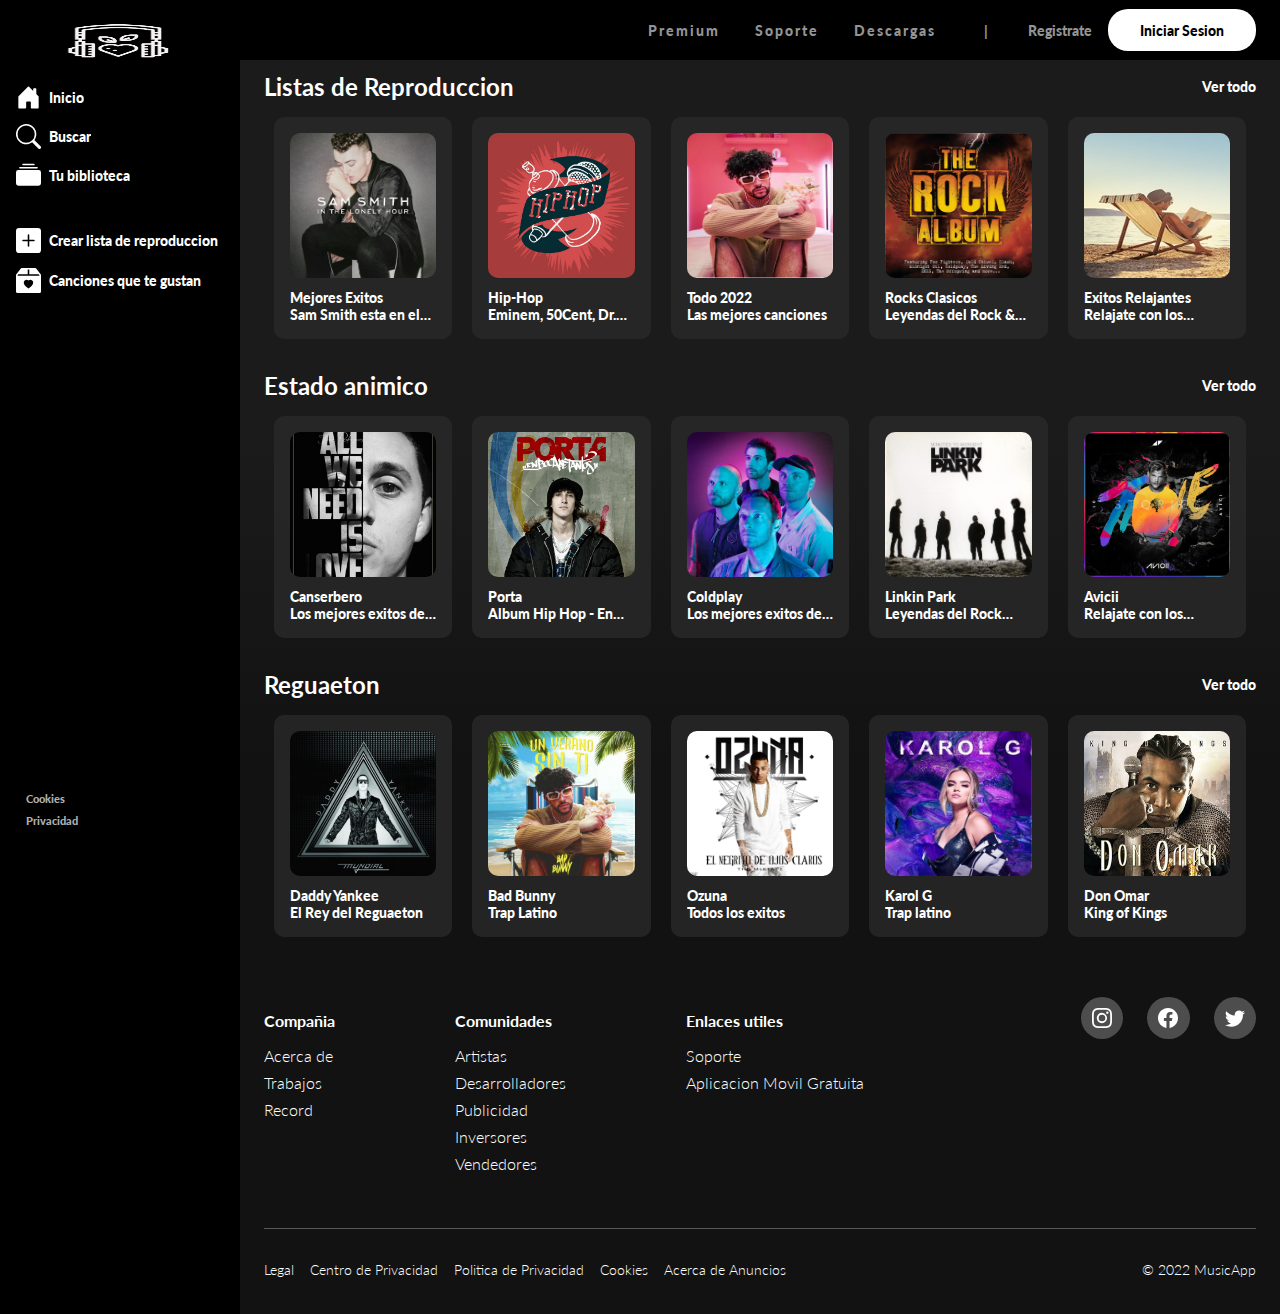
==== reproductor.html @ 1ab3a3f0 "Arreglando Reproductor" ====
<!DOCTYPE html>
<html lang="en">
<head>
    <meta charset="UTF-8">
    <meta http-equiv="X-UA-Compatible" content="IE=edge">
    <meta name="viewport" content="width=device-width, initial-scale=1.0">
    <title>MusicApp - Web Player</title>
    <link rel="stylesheet" href="./css/repro.css">
</head>
<body>
    <section id="section-1">
        <nav id="uno">
            <div class="menu">
                <div class="caja_clicks">
                    <div id="logo">
                        <img src="./img/logo2.png" width="100px" alt="">
                    </div>
                    <div class="opciones">
                        <ul>
                            <li>
                                <div class="sub-opciones" id="subo-01">
                                    <img src="./img/img_rep/inicio.svg" alt="">
                                    <span>Inicio</span>
                                </div>
                            </li>
                            <li>
                                <div class="sub-opciones" id="subo-02">
                                    <img src="./img/img_rep/buscar.svg" alt="">
                                    <span>Buscar</span>
                                </div>
                            </li>
                            <li>
                                <div class="sub-opciones" id="subo-03">
                                    <img src="./img/img_rep/biblioteca.svg" alt="">
                                    <span>Tu biblioteca</span>
                                    <div class="contenedor-mensaje">
                                        <div class="triangulo"></div>
                                        <div class="mensaje-caja">
                                            <span class="title">Disfruta de tu biblioteca</span><span class="descrip">Inicia sesion para ver tu canciones, podcasts y playlists en tu biblioteca.</span>
                                            <div class="si-no"><span class="sn-01">No ahora</span><span class="sn-02">Iniciar Sesion</span></div>
                                        </div>
                                    </div>
                                </div>
                            </li>
                        </ul>
                    </div>
                    <div class="opciones">
                        <ul>
                            <li>
                                <div class="sub-opciones" id="subo-04">
                                    <img src="./img/img_rep/crear.svg" alt="">
                                    <span>Crear lista de reproduccion</span>
                                    <div class="contenedor-mensaje-02">
                                        <div class="triangulo"></div>
                                        <div class="mensaje-caja">
                                            <span class="title">Crea tu lista de Reproduccion</span><span class="descrip">Inicia sesion para crear y compartir listas de reproduccion.</span>
                                            <div class="si-no"><span class="sn-01">No ahora</span><span class="sn-02">Iniciar Sesion</span></div>
                                        </div>
                                    </div>
                                </div>
                            </li>
                            <li>
                                <div class="sub-opciones" id="subo-05">
                                    <img src="./img/img_rep/gusto.svg" alt="">
                                    <span>Canciones que te gustan</span>
                                    <div class="contenedor-mensaje-03">
                                        <div class="triangulo"></div>
                                        <div class="mensaje-caja">
                                            <span class="title">Disfruta de tus canciones favoritas</span><span class="descrip">Inicia sesion para ver todas las canciones que te gustan en una playlist.</span>
                                            <div class="si-no"><span class="sn-01">No ahora</span><span class="sn-02">Iniciar Sesion</span></div>
                                        </div>
                                    </div>
                                </div>
                            </li>
                        </ul>
                    </div>
                </div>
                <div class="caja-enlaces">
                <div class="enlaces">
                        <a href="">Cookies</a>
                        <a href="">Privacidad</a>
                </div> 
                </div>
            </div>
            <div class="resize"></div>
        </nav>
        <div id="dos">
            <div class="dos-partes" id="left-rigth">
                <div class="flechas">
                    <img src="./img/img_rep/arrow-left.svg" alt="">  
                </div>
                <div class='buscador'>
                    <span><svg xmlns="http://www.w3.org/2000/svg" width="20" height="20" fill="black" class="bi bi-search" viewBox="0 0 16 16">
                    <path d="M11.742 10.344a6.5 6.5 0 1 0-1.397 1.398h-.001c.03.04.062.078.098.115l3.85 3.85a1 1 0 0 0 1.415-1.414l-3.85-3.85a1.007 1.007 0 0 0-.115-.1zM12 6.5a5.5 5.5 0 1 1-11 0 5.5 5.5 0 0 1 11 0z"/>
                    </svg></span>
                    <input type='text' placeholder='¿Que quieres escuchar?'/>
                </div>
            </div>
            <div class="opciones-dos">
                <div class="dos-partes opciones-nav">
                    <span>Premium</span>
                    <span>Soporte</span>
                    <span>Descargas</span>
                </div>
                <div class="dos-partes barra">|</div>
                <div class="dos-partes sesion">
                    <span>Registrate</span>
                    <span class="iniciar">Iniciar Sesion</span>
                </div>
                <div class="desplegable">
                    <img src="./img/burger.svg" alt="desplegable">
                </div>
            </div>
        </div>
        <div id="tres">
            <div class="explora">
                <h1>Explora Todo</h1>
                <div class="contenedor-grid"></div>
            </div>
            <div class="lista-canciones">
                <div class="contenedor-canciones">
                    <div class="portada">
                        <div class="port-01">
                            <img class="img-port" src="./img/img_rep/artistas/hip-hop.jpg" alt="">
                        </div>
                        <div class="port-02">
                            <span>Lista de Reproduccion</span>
                            <span class="titu"></span>
                            <span class="des"></span>
                        </div>
                    </div>
                    <div class="iconos">
                        <span><img src="./img/img_rep/play-list.svg" alt=""></span>
                        <span><img src="./img/img_rep/heart-fill.svg" alt=""></span>
                    </div>
                    <div class="canciones">
                        <div class="encabeza">
                            <span class="count">#</span>
                            <span class="en-01">Titulo</span>
                            <span class="en-02">Album</span>
                            <span class="en-03 fecha">Fecha Agregada</span>
                            <span class="en-04 tiempo"><img src="./img/img_rep/clock.svg" alt=""></span>
                        </div>
                        <div class="listarep"></div>
                    </div>
                </div>
            </div>
            <div class="tres-part1">
                <div class="list-reproducion">
                    <div class="se_01">
                        <h2><span>Listas de Reproduccion</span></h2>
                        <span class="view">Ver todo</span>
                    </div>
                    <div class="se_02">
                        <div class="caja_art caj-01 caja-lr">
                            <div><img src="./img/img_rep/artistas/mejores exitos.jpg" alt="Imagen_Artista"></div>
                            <div class="caj-des">
                                <div>Mejores Exitos</div>
                                <div class="peque-des">Sam Smith esta en el top 50</div>
                            </div>
                        </div>
                        <div class="caja_art caj-02 caja-lr">
                            <div><img src="./img/img_rep/artistas/hip-hop.jpg" alt="Imagen_Artista"></div>
                            <div class="caj-des">
                                <div>Hip-Hop</div>
                                <div class="peque-des">Eminem, 50Cent, Dr. Dre, entre otros artistas.</div>
                            </div>
                        </div>
                        <div class="caja_art caj-03 caja-lr">
                            <div><img src="./img/img_rep/artistas/todo 2022.jpg" alt="Imagen_Artista"></div>
                            <div class="caj-des">
                                <div>Todo 2022</div>
                                <div class="peque-des">Las mejores canciones</div>
                            </div>
                        </div>
                        <div class="caja_art caj-04 caja-lr">
                            <div><img src="./img/img_rep/artistas/rocks clasicos.jpg" alt="Imagen_Artista"></div>
                            <div class="caj-des">
                                <div>Rocks Clasicos</div>
                                <div class="peque-des">Leyendas del Rock & musica epica...</div>
                            </div>
                        </div>
                        <div class="caja_art caj-05 caja-lr">
                            <div><img src="./img/img_rep/artistas/exitos relajantes.jpg" alt="Imagen_Artista"></div>
                            <div class="caj-des">
                                <div>Exitos Relajantes</div>
                                <div class="peque-des">Relajate con los mejores, nuevos...</div>
                            </div>
                        </div>
                        <div class="caja_art caj-06 caja-lr">
                            <div><img src="./img/img_rep/artistas/exitos de hoy.jpg" alt="Imagen_Artista"></div>
                            <div class="caj-des">
                                <div>Exitos de Hoy</div>
                                <div class="peque-des">Beyonce lo mas sonado del ...</div>
                            </div>
                        </div>
                    </div>
                </div>
                <div class="estado-animo">
                    <div class="se_01">
                        <h2><span>Estado animico</span></h2>
                        <span class="view">Ver todo</span>
                    </div>
                    <div class="se_02">
                        <div class="caja_art caj-01 caja-lr">
                            <div><img src="./img/img_rep/artistas/canserbero.jpg" alt="Imagen_Artista"></div>
                            <div class="caj-des">
                                <div>Canserbero</div>
                                <div class="peque-des">Los mejores exitos de una leyenda del rap</div>
                            </div>
                        </div>
                        <div class="caja_art caj-02 caja-lr">
                            <div><img src="./img/img_rep/artistas/porta.jpg" alt="Imagen_Artista"></div>
                            <div class="caj-des">
                                <div>Porta</div>
                                <div class="peque-des">Album Hip Hop - En boca de tantos</div>
                            </div>
                        </div>
                        <div class="caja_art caj-03 caja-lr">
                            <div><img src="./img/img_rep/artistas/coldplay.jpg" alt="Imagen_Artista"></div>
                            <div class="caj-des">
                                <div>Coldplay</div>
                                <div class="peque-des">Los mejores exitos del genero alternativo</div>
                            </div>
                        </div>
                        <div class="caja_art caj-04 caja-lr">
                            <div><img src="./img/img_rep/artistas/linkin park.jpg" alt="Imagen_Artista"></div>
                            <div class="caj-des">
                                <div>Linkin Park</div>
                                <div class="peque-des">Leyendas del Rock alternativo & music...</div>
                            </div>
                        </div>
                        <div class="caja_art caj-05 caja-lr">
                            <div><img src="./img/img_rep/artistas/avicii.jpg" alt="Imagen_Artista"></div>
                            <div class="caj-des">
                                <div>Avicii</div>
                                <div class="peque-des">Relajate con los mejores hits ...</div>
                            </div>
                        </div>
                        <div class="caja_art caj-06 caja-lr">
                            <div><img src="./img/img_rep/artistas/ed sheeran.jpg" alt="Imagen_Artista"></div>
                            <div class="caj-des">
                                <div>Ed Sheeran</div>
                                <div class="peque-des">Bellamente oscura, pistas dramaticas</div>
                            </div>
                        </div>
                    </div>
                </div>
                <div class="regueton">
                    <div class="se_01">
                        <h2><span>Reguaeton</span></h2>
                        <span class="view">Ver todo</span>
                    </div>
                    <div class="se_02">
                        <div class="caja_art caj-01 caja-lr">
                            <div><img src="./img/img_rep/artistas/daddy yankee.jpg" alt="Imagen_Artista"></div>
                            <div class="caj-des">
                                <div>Daddy Yankee</div>
                                <div class="peque-des">El Rey del Reguaeton</div>
                            </div>
                        </div>
                        <div class="caja_art caj-02 caja-lr">
                            <div><img src="./img/img_rep/artistas/bad bunny.jpg" alt="Imagen_Artista"></div>
                            <div class="caj-des">
                                <div>Bad Bunny</div>
                                <div class="peque-des">Trap Latino</div>
                            </div>
                        </div>
                        <div class="caja_art caj-03 caja-lr">
                            <div><img src="./img/img_rep/artistas/ozuna.jpg" alt="Imagen_Artista"></div>
                            <div class="caj-des">
                                <div>Ozuna</div>
                                <div class="peque-des">Todos los exitos</div>
                            </div>
                        </div>
                        <div class="caja_art caj-04 caja-lr">
                            <div><img src="./img/img_rep/artistas/karol g.jpg" alt="Imagen_Artista"></div>
                            <div class="caj-des">
                                <div>Karol G</div>
                                <div class="peque-des">Trap latino</div>
                            </div>
                        </div>
                        <div class="caja_art caj-05 caja-lr">
                            <div><img src="./img/img_rep/artistas/don omar.jpg" alt="Imagen_Artista"></div>
                            <div class="caj-des">
                                <div>Don Omar</div>
                                <div class="peque-des">King of Kings</div>
                            </div>
                        </div>
                        <div class="caja_art caj-06 caja-lr">
                            <div><img src="./img/img_rep/artistas/maluma.jpg" alt="Imagen_Artista"></div>
                            <div class="caj-des">
                                <div>Maluma</div>
                                <div class="peque-des">Sus mejores exitos</div>
                            </div>
                        </div>
                    </div>
                </div>
            </div>
            <div class="tres-part2">
                <div class="flex-info">
                    <div class="informacion">
                        <ul>
                            <li class="li-ti"><p>Compañia</p></li>
                            <li><a href="">Acerca de</a></li>
                            <li><a href="">Trabajos</a></li>
                            <li><a href="">Record</a></li>
                        </ul>
                        <ul>
                            <li class="li-ti"><p>Comunidades</p></li>
                            <li><a href="">Artistas</a></li>
                            <li><a href="">Desarrolladores</a></li>
                            <li><a href="">Publicidad</a></li>
                            <li><a href="">Inversores</a></li>
                            <li><a href="">Vendedores</a></li>
                        </ul>
                        <ul>
                            <li class="li-ti"><p>Enlaces utiles</p></li>
                            <li><a href="">Soporte</a></li>
                            <li><a href="">Aplicacion Movil Gratuita</a></li>
                        </ul>
                    </div>
                    <div class="redes-sociales">
                        <div class="logito">
                            <svg xmlns="http://www.w3.org/2000/svg" width="22" height="22" fill="white" class="bi bi-instagram" viewBox="0 0 16 16">
                                <path d="M8 0C5.829 0 5.556.01 4.703.048 3.85.088 3.269.222 2.76.42a3.917 3.917 0 0 0-1.417.923A3.927 3.927 0 0 0 .42 2.76C.222 3.268.087 3.85.048 4.7.01 5.555 0 5.827 0 8.001c0 2.172.01 2.444.048 3.297.04.852.174 1.433.372 1.942.205.526.478.972.923 1.417.444.445.89.719 1.416.923.51.198 1.09.333 1.942.372C5.555 15.99 5.827 16 8 16s2.444-.01 3.298-.048c.851-.04 1.434-.174 1.943-.372a3.916 3.916 0 0 0 1.416-.923c.445-.445.718-.891.923-1.417.197-.509.332-1.09.372-1.942C15.99 10.445 16 10.173 16 8s-.01-2.445-.048-3.299c-.04-.851-.175-1.433-.372-1.941a3.926 3.926 0 0 0-.923-1.417A3.911 3.911 0 0 0 13.24.42c-.51-.198-1.092-.333-1.943-.372C10.443.01 10.172 0 7.998 0h.003zm-.717 1.442h.718c2.136 0 2.389.007 3.232.046.78.035 1.204.166 1.486.275.373.145.64.319.92.599.28.28.453.546.598.92.11.281.24.705.275 1.485.039.843.047 1.096.047 3.231s-.008 2.389-.047 3.232c-.035.78-.166 1.203-.275 1.485a2.47 2.47 0 0 1-.599.919c-.28.28-.546.453-.92.598-.28.11-.704.24-1.485.276-.843.038-1.096.047-3.232.047s-2.39-.009-3.233-.047c-.78-.036-1.203-.166-1.485-.276a2.478 2.478 0 0 1-.92-.598 2.48 2.48 0 0 1-.6-.92c-.109-.281-.24-.705-.275-1.485-.038-.843-.046-1.096-.046-3.233 0-2.136.008-2.388.046-3.231.036-.78.166-1.204.276-1.486.145-.373.319-.64.599-.92.28-.28.546-.453.92-.598.282-.11.705-.24 1.485-.276.738-.034 1.024-.044 2.515-.045v.002zm4.988 1.328a.96.96 0 1 0 0 1.92.96.96 0 0 0 0-1.92zm-4.27 1.122a4.109 4.109 0 1 0 0 8.217 4.109 4.109 0 0 0 0-8.217zm0 1.441a2.667 2.667 0 1 1 0 5.334 2.667 2.667 0 0 1 0-5.334z"/>
                            </svg>
                        </div>
                        <div class="logito">
                            <svg xmlns="http://www.w3.org/2000/svg" width="22" height="22" fill="white" class="bi bi-facebook" viewBox="0 0 16 16">
                                <path d="M16 8.049c0-4.446-3.582-8.05-8-8.05C3.58 0-.002 3.603-.002 8.05c0 4.017 2.926 7.347 6.75 7.951v-5.625h-2.03V8.05H6.75V6.275c0-2.017 1.195-3.131 3.022-3.131.876 0 1.791.157 1.791.157v1.98h-1.009c-.993 0-1.303.621-1.303 1.258v1.51h2.218l-.354 2.326H9.25V16c3.824-.604 6.75-3.934 6.75-7.951z"/>
                            </svg>
                        </div>
                        <div class="logito">
                            <svg xmlns="http://www.w3.org/2000/svg" width="22" height="22" fill="white" class="bi bi-twitter" viewBox="0 0 16 16">
                                <path d="M5.026 15c6.038 0 9.341-5.003 9.341-9.334 0-.14 0-.282-.006-.422A6.685 6.685 0 0 0 16 3.542a6.658 6.658 0 0 1-1.889.518 3.301 3.301 0 0 0 1.447-1.817 6.533 6.533 0 0 1-2.087.793A3.286 3.286 0 0 0 7.875 6.03a9.325 9.325 0 0 1-6.767-3.429 3.289 3.289 0 0 0 1.018 4.382A3.323 3.323 0 0 1 .64 6.575v.045a3.288 3.288 0 0 0 2.632 3.218 3.203 3.203 0 0 1-.865.115 3.23 3.23 0 0 1-.614-.057 3.283 3.283 0 0 0 3.067 2.277A6.588 6.588 0 0 1 .78 13.58a6.32 6.32 0 0 1-.78-.045A9.344 9.344 0 0 0 5.026 15z"/>
                            </svg>
                        </div>
                    </div>
                </div>
                <div class="flex-info2">
                    <div class="info2-01">
                        <span><a href="">Legal</a></span>
                        <span><a href="">Centro de Privacidad</a></span>
                        <span><a href="">Politica de Privacidad</a></span>
                        <span><a href="">Cookies</a></span>
                        <span><a href="">Acerca de Anuncios</a></span>
                    </div>
                    <div class="info2-02">
                        <span>© 2022 MusicApp</span>
                    </div>
                </div>
            </div>
        </div>
        <footer id="cuatro">
            <div class="registro">
                <div>
                    <div class="r-01">Vista Previa de Music App</div>
                    <div class="r-02">Registrate y obten canciones y podcasts con anuncios ocasionales. No necesitas una Tarjeta de Credito.</div>
                </div>
                <div><button class="btn-registro">Registrate Gratis</button></div>
            </div>
        </footer>
    </section>
    <div id="barra-reproduccion">
        <div id="part-izq">
            <img id="imagen" src="" alt="">
            <div id="cancion">
                <span id="titulo"></span>
                <span id="artista"></span>
            </div>
        </div>
        <div id="part-der">
            <span id="play"><img src="./img/pause-fill.svg" alt=""></span>
            <span id="next"><img src="./img/play-next-fill.svg" alt=""></span>
            <audio controls></audio>
        </div>
    </div>
    
    <script src="./js/reproductor.js"></script>
    <script type="text/javascript">
        document.oncontextmenu=function(){return false}
    </script>
</body>
</html>
---- css/repro.css ----
@import url('https://fonts.googleapis.com/css2?family=Lato:wght@100;300;400;700;900&display=swap');
:root{
    --color-two: #292929;
}
body{
    margin: 0;
    font-family: 'Lato', sans-serif;
    height: 100%;
    position: relative;
    background-color: black;
    font-size: 0.9rem;
    font-weight: 900;
}
#section-1{
    display: grid;
    grid-template-areas: 
        "top-bar top-bar"
        "nav-bar main-view"
        "bar bar";
    grid-template-columns: 240px 1fr;
    grid-auto-rows: auto 1fr auto;

}
/*-------------------------------------------NAV-(UNO)----------------------------------------------------*/
#uno{
    grid-area: nav-bar;
    background-color: black;
    color: white;
    display: flex;
    justify-content: space-between;
    position: fixed;
    width: 240px;
    height: calc(100% - 60px);
}
.menu{
    width: calc(100% - 5px);
    display: flex;
    flex-direction: column;
    justify-content: space-between;
}
.resize{
    width: 5px;
    background-color: black;
}
.resize:hover{
    cursor: col-resize;
    border-right: 1px dotted white;
}
#logo{
    width: 100%;
    text-align: center;
    padding: 1.3rem 0;
}
#logo img{
    width: 120px;
    height: 40px;
}
#uno ul{
    width: 100%;
    list-style: none;
    padding: 0 1rem 0 1rem;
    margin: 0;
    margin-bottom: 2.5rem;
    box-sizing: border-box;
}
.opciones li{
    width: 100%;
    margin-bottom: 0.9rem;
}
#subo-01, #subo-02, #subo-03{
    width: fit-content;
}
.sub-opciones{
    display: flex;
    align-items: center;
    cursor: pointer;
    box-sizing: border-box;
}
.sub-opciones span{
    padding-left: 0.5rem;
    white-space: nowrap;
    text-overflow: ellipsis;
    overflow: hidden; 
}

.enlaces{
    bottom: 0;
    padding: 0.5rem 1.3rem;
    display: flex;
    flex-direction: column;
}
.enlaces a{
    text-decoration: none;
    color: rgb(177, 177, 177);
    font-size: 0.7rem;
    margin: 0.3rem;
    cursor: pointer;
    width: fit-content;
}
.caja-enlaces{
    text-align: center;
}
/*-----------------------------------------DIV-(DOS)--------------------------------------------------------*/
#dos{
    z-index: 2;
    grid-area: top-bar;
    background-color: black;
    color: white;
    height: 60px;
    display: flex;
    align-items: center;
    justify-content: space-between;
    padding: 0 1rem;
    position: fixed;
    width: calc(100% - 240px);
    right: 0;
    box-sizing: border-box;

}
.flechas{
    display: none;
    margin-right: 1.5rem;
    cursor: pointer;
}
.opciones-dos{
    display: flex;
    align-items: center;
}
.opciones-nav span{
    margin: 0 1rem;
    letter-spacing: 2px;
}
.dos-partes{
    display: flex;
    align-items: center;
    color: rgb(148, 148, 148);
    font-weight: 900;
}
.barra{
    padding: 0 2rem;
}
.sesion span{
    margin: 0 0.5rem;
}
.iniciar{
    background-color: white;
    color: black;
    border: none;
    border-radius: 20px;
    padding: 0.8rem 2rem;
    white-space: nowrap;
}
/*----------------------------------------------------------------------------------------------------------*/
#tres{
    grid-area: main-view;
    /*background-color: #1b1b1b;*/
    background: linear-gradient(180deg, #1b1b1b 33%, #121212 58%);
    color: white;
    padding: 40px 1.5rem 20px;
    box-sizing: border-box;
    display: flex;
    flex-direction: column;
    justify-content: space-between;
}
.tres-part1{
    width: 100%;
}
.tres-part2{
    width: 100%;
    padding-top: 60px;
}
.list-reproducion{
    width: 100%;
    box-sizing: border-box;
    display: flex;
    flex-direction: column;
}
.se_01{
    width: 100%;
    display: flex;
    flex-direction: row;
    justify-content: space-between;
    align-items: center;
    margin: 2rem 0 1rem;
}
.se_01 h2{
    margin: 0;
    font-size: 1.5rem;
    font-weight: 700;
}
.se_01 .view{
    cursor: pointer;
}
a{
    text-decoration: none;
    color: white;
}
.se_02{
    width: 100%;
    display: flex;
}
.se_02 img{
    width: 100%;
    height: 145px;
    border-radius: 10px;
}
.caja_art{
    width: 100%;
    max-width: 200px;
    background-color: rgba(41, 41, 41, 0.8);
    padding: 1rem;
    border-radius: 10px;
    cursor: pointer;
    box-sizing: border-box;
    margin: 0 10px;
}
.caj-des{
    margin: 0;
    margin-top: 8px;
}
.peque-des{
    display: -webkit-box;
    -webkit-box-orient: vertical;
    -webkit-line-clamp: 1;
    line-clamp: 1;
    overflow: hidden;
    text-overflow: ellipsis;
}
.flex-info{
    display: flex;
    justify-content: space-between;
    margin: 0 0 2rem;
}
.informacion{
    width: 100%;
    max-width: 600px;
    display: flex;
    flex-direction: row;
    justify-content: space-between;
}
.informacion ul{
    padding: 0;
}
.li-ti p{
    font-size: 1rem;
    font-weight: 700;
    margin: 0;
    margin-bottom: 1rem;
}
.informacion ul li{
    list-style: none;
    font-weight: 300;
    font-size: 1rem;
    margin-bottom: 0.5rem;
}
.informacion ul li a:hover{
    text-decoration: underline;
}
.redes-sociales{
    display: flex;
}
.logito{
    padding: 0.7rem;
    margin-left: 1.5rem;
    display: flex;
    align-items: center;
    background-color: rgb(77, 77, 77);
    border-radius: 50%;
    width: 20px;
    height: 20px;
}
.flex-info2{
    display: flex;
    justify-content: space-between;
    border-top: 1px solid rgb(87, 87, 87);
    padding: 2rem 0 1rem;
}
.info2-01{
    display: flex;
    flex-wrap: wrap;
}
.info2-01 span{
    margin-right: 1rem;
}
.info2-01 span a{
    font-size: 0.9rem;
    font-weight: 300;
}
.info2-02 span{
    font-size: 0.9rem;
    font-weight: 300;
}
/*----------------------------------------------------------------------------------------------------------*/
#cuatro{
    grid-area: bar;
    background-color: yellow;
    display: none;
    background-color: #FC00FF;
    background-image: linear-gradient(90deg, #c61ac9 0%, #3e87ab 90%);
    position: fixed;
    bottom: 0;
    width: 100%;
    height: 60px;
}
.registro{
    display: flex;
    justify-content: space-between;
    align-items: center;
    height: 100%;
    padding: 0 3rem;
}
.r-01{
    font-size: 1rem;
    color: white;
    font-weight: 400;
}
.r-02{
    font-size: 0.95rem;
    color: white;
    font-weight: 700;
}
.btn-registro{
    padding: 0.7rem 1.5rem;
    border-radius: 20px;
    border: none;
    font-family: 'Lato', sans-serif;
    font-size: 1rem;
    font-weight: 700;
}

/*****************************************************JAVASCRIPT******************************************************************************/
.buscador{
    display: none;
    align-items: center;
    background-color: white;
    border-radius: 1rem;
    width: 280px;
    height: 40px;
    padding: 0 1rem;
    box-sizing: border-box;
}
.buscador input{
    border: 0;
    font-size: 0.9rem;
    margin-left: 0.9rem;
}
.buscador input:focus{
    outline: none;
}
.contenedor-mensaje{
    position: absolute;
    top: 160px;
    left: 177px;
    display: none;
    justify-content: flex-start;
    cursor: auto;
}
.triangulo{
    width: 0; 
    height: 0; 
    border-right: 7px solid #0d72ea;
    border-top: 7px solid transparent;
    border-bottom: 7px solid transparent;
    margin-top: 0.7rem; 
}
.mensaje-caja{
    background-color: #0d72ea;
    width: 250px;
    padding: 1rem;
    border-radius: 0.5rem;
    display: flex;
    flex-direction: column;
}
.mensaje-caja .title{
    font-size: 1rem;
    margin-bottom: 0.5rem;
}
.mensaje-caja .descrip{
    font-weight: 700;
}
.si-no{
    margin-top: 1rem;
    display: flex;
    justify-content: right;
    align-items: center;
}
.si-no .sn-01{
    cursor: pointer;
    padding: 0;
}
.si-no .sn-02{
    background-color: white;
    border-radius: 1rem;
    color: black;
    padding: 0.4rem;
    margin-left: 1rem;
}
.contenedor-mensaje-02{
    position: absolute;
    top: 225px;
    left: 246px;
    display: none;
    justify-content: flex-start;
    cursor: auto;
}
.contenedor-mensaje-03{
    position: absolute;
    top: 265px;
    left: 233px;
    display: none;
    justify-content: flex-start;
    cursor: auto;
}
.explora{
    display: none;
    margin-top: 20px;
}
.contenedor-grid{
    display: grid;
    grid-template-columns: repeat(auto-fill, minmax(170px,1fr));
    grid-gap: 30px;
    grid-auto-rows: 200px;
    margin-top: 20px;
}
.artis-grid{
    border-radius: 15px;
    padding: 1rem;
    color: white;
    font-size: 1.2rem;
}
.lista-canciones{
    display: none;
    margin-top: 20px;
    background-position: top center;
    background-repeat: no-repeat;
    background-size: cover;
}
.portada{
    width: 100%;
    display: flex;
    padding: 1rem 1rem 0;
    box-sizing: border-box;

}
.port-01{
    width: 50%;
    max-width: 240px;
    box-shadow: 0 0 20px rgba(0, 0, 0, 0.7);
}
.port-02{
    width: 100%;
    display: flex;
    flex-direction: column;
    padding-left: 2rem;
    justify-content: center;
    white-space: nowrap;
    overflow: hidden;
    box-sizing: border-box;
}
.portada img{
    width: 100%;
    height: 100%;
    max-height: 240px;
}
.titu{
    font-size: 4rem;
    margin-bottom: 1rem;
    white-space: nowrap;
    text-overflow: ellipsis;
    overflow: hidden;
    transition: font-size 1s;
}
.des{
    white-space: nowrap;
    text-overflow: ellipsis;
    overflow: hidden;
}
.iconos{
    display: flex;
    align-items: center;
    margin: 0.7rem;
}
.iconos span{
    margin: 1rem;
    cursor: pointer;
}
.canciones{
    width: 100%;
}
.encabeza{
    display: grid;
    grid-template-columns: 50px 3fr 2fr repeat(2,1fr);
    grid-auto-rows: auto;
    padding-bottom: 0.5rem;
    border-bottom: 1px solid rgb(70, 70, 70);
}
.cancion{
    display: grid;
    grid-template-columns: 50px 3fr 2fr repeat(2,1fr);
    padding: 0.5rem;
    cursor: pointer;
}
.cancion:hover{
    background-color: rgba(80, 78, 78, 0.7);
}
.count{
    display: flex;
    justify-content: center;
    align-items: center;
}
.miniatura{
    width: 60px;
    margin-right: 1rem;
}
.des-prin{
    width: 100%;
    display: flex;
    white-space: nowrap;
    overflow: hidden;
    text-overflow: ellipsis;
}
.nm-art{
    color: silver;
    font-weight: 400;
    margin-top: 10px;
    padding-right: 1rem;
    overflow: hidden;
    text-overflow: ellipsis;
}
.descrip{
    width: calc(100%-60px);
    display: flex;
    flex-direction: column;
    justify-content: center;
    overflow: hidden;
    text-overflow: ellipsis;
}
.nm-song{
    width: 100%;
    padding-right: 1rem;
    box-sizing: border-box;
    overflow: hidden;
    text-overflow: ellipsis;
}
.albu, .fecha, .tiempo{
    display: flex;
    align-items: center;
}
.albu{
    white-space: nowrap;
    text-overflow: ellipsis;
    overflow: hidden;
}
.fecha{
    white-space: nowrap;
    justify-content: center;
}
.tiempo{
    padding-right: 1rem;
    justify-content: end;
}
.desplegable{
    display: none;
    align-items: center;
}
.error-lista{
    padding-top: 2rem;
    text-align: center;
    font-size: 1.5rem;
    color: gray;
    letter-spacing: 0.8rem;
}
/*************************************************REPRODUCTOR************************************************************/
#barra-reproduccion{
    position: fixed;
    bottom: 0;
    color: white;
    display: none;
    justify-content: space-between;
    align-items: center;
    width: 100%;
    background-color: black;
    padding: 10px 30px;
    box-sizing: border-box;
}
#part-izq{
    display: flex;
}
#part-izq img{
    width: 100%;
    max-width: 40px;
}
#cancion{
    display: flex;
    flex-direction: column;
    padding-left: 20px;
}
#artista{
    color: gray;
}
#part-der span{
    cursor: pointer;
}
/*--------------------------------------MEDIA QUERYS--------------------------------------------------------------------*/
@media (max-width: 1367px){
    .caj-06{
        display: none;
    }
}
@media (max-width: 1187px){
    .caj-05{
       display: none;
    }
    .flex-info{
        flex-direction: column;
    }
    .redes-sociales{
        margin-top: 1rem;
    }
    .titu{
        font-size: 3rem;
    }
}
@media (max-width: 1070px){
    .fecha{
        display: none;
    }
    .encabeza{
        grid-template-columns: 50px 3fr 2fr 1fr;
    }
    .cancion{
        grid-template-columns: 50px 3fr 2fr 1fr;
    }
}
@media (max-width: 975px){
    .caj-04{
       display: none;
    }
    .titu{
        font-size: 2rem;
    }
}
@media (max-width: 890px){
    .informacion{
        flex-direction: column;
    }
    .en-02, .albu{
        display: none;
    }
    .encabeza{
        grid-template-columns: 50px 6fr 1fr;
    }
    .cancion{
        grid-template-columns: 50px 6fr 1fr;
    }
}
@media (max-width: 827px){
    .informacion{
        flex-direction: column;
    }
    .caja_art{
        min-width: 180px;
    }
    body{
        overflow-x: hidden;
    }
}
@media (max-width: 800px){
    .informacion{
        flex-direction: column;
    }
}
@media (max-width: 670px){
    .tiempo{
        display: none;
    }
    .encabeza{
        grid-template-columns: 50px 1fr;
    }
    .cancion{
        grid-template-columns: 50px 1fr;
    }
}
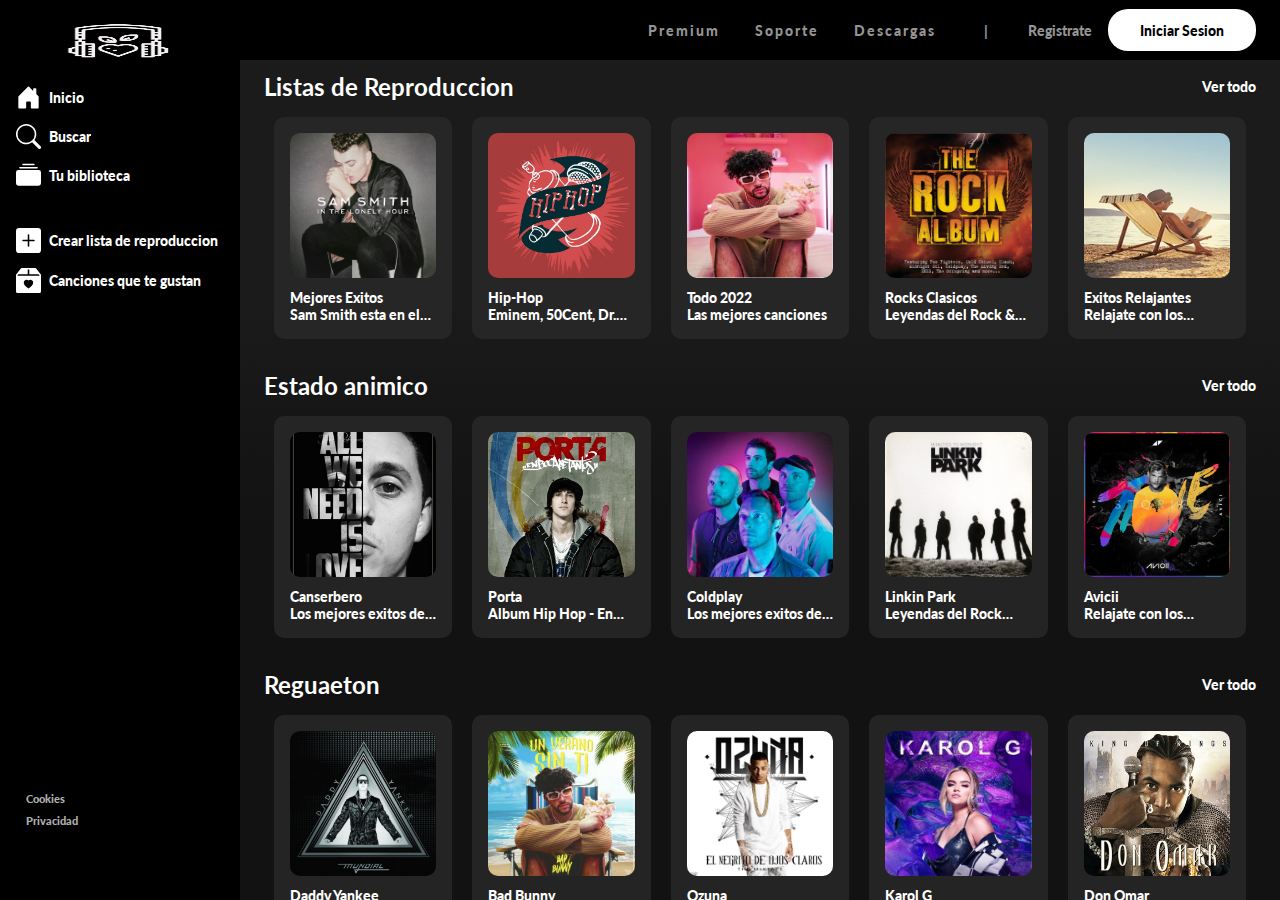
==== commit bb8f492f: "Funcion de arrastre mejorada" ====
--- a/reproductor.html
+++ b/reproductor.html
@@ -370,10 +370,19 @@
                 <span id="artista"></span>
             </div>
         </div>
+        <div id="central">
+            <div id="part-cen">
+                <div id="barra"></div>
+            </div>
+        </div>
         <div id="part-der">
+            <span id="time">00:00</span>
+            <span id="volum"><img src="./img/volume1.svg" alt=""></span>
+            <span id="previo"><img src="./img/atras.svg" alt=""></span>
             <span id="play"><img src="./img/pause-fill.svg" alt=""></span>
-            <span id="next"><img src="./img/play-next-fill.svg" alt=""></span>
-            <audio controls></audio>
+            <span id="next"><img src="./img/adelante.svg" alt=""></span>
+            <span id="descar"><a href="" download><img src="./img/descarga.svg" alt=""></a></span>
+            <audio></audio>
         </div>
     </div>
     
--- a/css/repro.css
+++ b/css/repro.css
@@ -10,6 +10,8 @@
     background-color: black;
     font-size: 0.9rem;
     font-weight: 900;
+    overflow-x: hidden;
+    overflow-y: hidden;
 }
 #section-1{
     display: grid;
@@ -161,6 +163,8 @@
     display: flex;
     flex-direction: column;
     justify-content: space-between;
+    height: 100vh;
+    overflow-y: scroll;
 }
 .tres-part1{
     width: 100%;
@@ -582,6 +586,11 @@
     background-color: black;
     padding: 10px 30px;
     box-sizing: border-box;
+    -youbkit-touch-callout: none;
+    -youbkit-user-select: none;   
+    -moz-user-select: none;    
+    -ms-user-select: none;        
+    user-select: none;
 }
 #part-izq{
     display: flex;
@@ -595,11 +604,73 @@
     flex-direction: column;
     padding-left: 20px;
 }
+#titulo{
+    white-space: nowrap;
+}
 #artista{
     color: gray;
 }
-#part-der span{
-    cursor: pointer;
+#part-der{
+    display: flex;
+    align-items: center;
+    gap
+    : 5px;
+}
+#part-der span:nth-child(1){
+    margin-right: 1rem;
+}
+#part-der span:nth-child(2),
+#part-der span:nth-child(3),
+#part-der span:nth-child(4),
+#part-der span:nth-child(5){
+    cursor: pointer;
+}
+#central{
+    flex: 1;
+    display: flex;
+    padding: 20px 0;
+}
+#part-cen{
+    width: 100%;
+    background-color: rgb(57, 55, 55);
+    border-radius: 5px;
+    cursor: pointer;
+    padding: 0;
+    margin: 0 1.5rem;
+    box-sizing: border-box;
+}
+#barra{
+    width: 0%;
+    background-color: rgb(132, 11, 11);
+    padding: 5px 0;
+    border-radius: 5px;
+}
+/*-----------------------------------------------SCROLL-----------------------------------------------------------------*/
+
+#tres::-webkit-scrollbar {
+    -webkit-appearance: none;
+}
+
+#tres::-webkit-scrollbar:vertical {
+    width: 1px;
+}
+
+#tres::-webkit-scrollbar-button:increment,.contenedor::-webkit-scrollbar-button {
+    display: none;
+} 
+
+#tres::-webkit-scrollbar:horizontal {
+    height: 10px;
+}
+
+#tres::-webkit-scrollbar-thumb {
+    background-color: rgb(39, 37, 37);
+    border-radius: 20px;
+    border: 1px solid var(--color-two);
+}
+
+#tres::-webkit-scrollbar-track {
+    border-radius: 10px;  
 }
 /*--------------------------------------MEDIA QUERYS--------------------------------------------------------------------*/
 @media (max-width: 1367px){
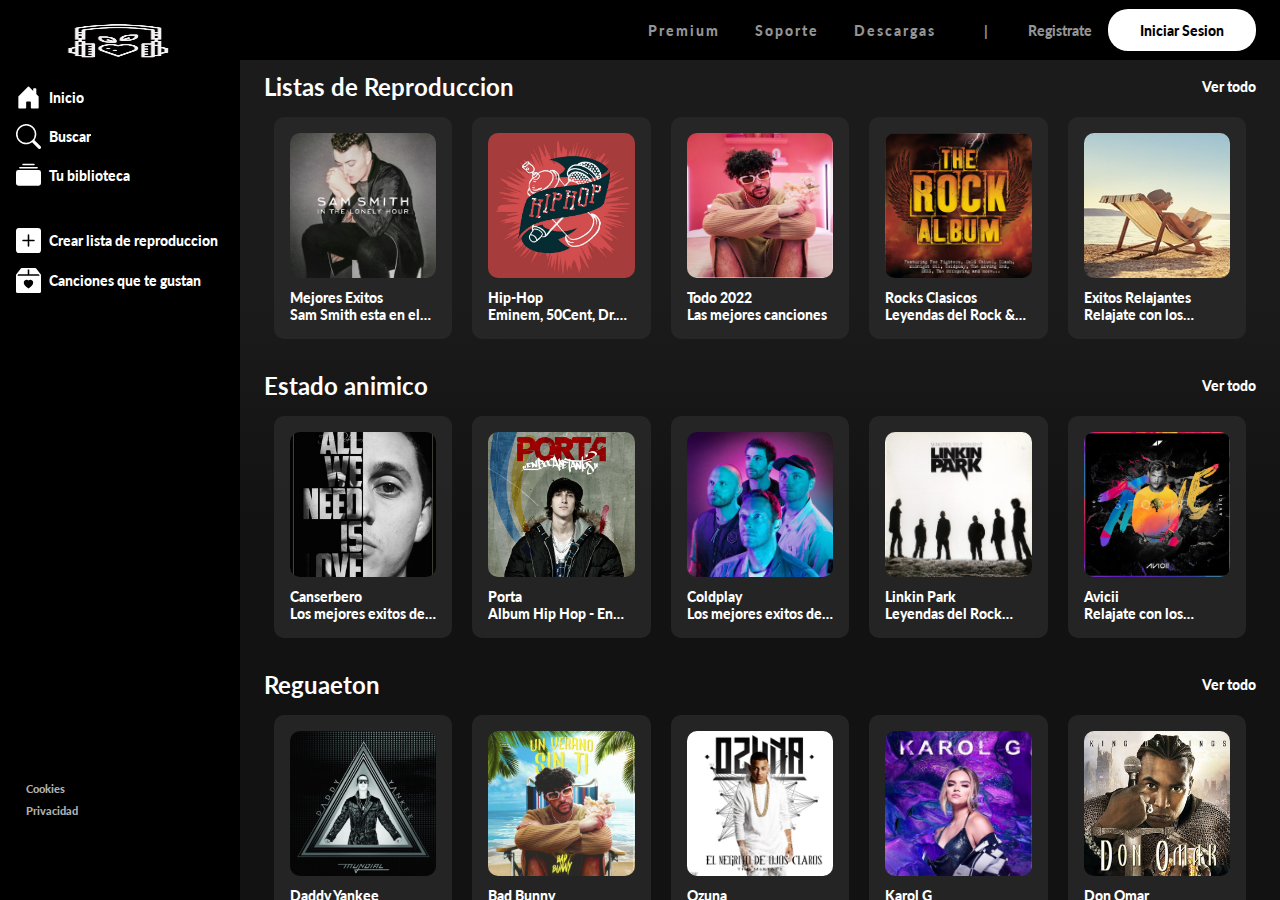
==== commit d4ecabdc: "Listo para hacer merge" ====
--- a/reproductor.html
+++ b/reproductor.html
@@ -377,6 +377,7 @@
         </div>
         <div id="part-der">
             <span id="time">00:00</span>
+            <input type="range" id="ran-volumen" min="0" max="1" step="0.01" value="0.50">
             <span id="volum"><img src="./img/volume1.svg" alt=""></span>
             <span id="previo"><img src="./img/atras.svg" alt=""></span>
             <span id="play"><img src="./img/pause-fill.svg" alt=""></span>
--- a/css/repro.css
+++ b/css/repro.css
@@ -10,8 +10,6 @@
     background-color: black;
     font-size: 0.9rem;
     font-weight: 900;
-    overflow-x: hidden;
-    overflow-y: hidden;
 }
 #section-1{
     display: grid;
@@ -32,7 +30,7 @@
     justify-content: space-between;
     position: fixed;
     width: 240px;
-    height: calc(100% - 60px);
+    height: 100%;
 }
 .menu{
     width: calc(100% - 5px);
@@ -101,6 +99,7 @@
 }
 .caja-enlaces{
     text-align: center;
+    margin-bottom: 70px;
 }
 /*-----------------------------------------DIV-(DOS)--------------------------------------------------------*/
 #dos{
@@ -613,8 +612,7 @@
 #part-der{
     display: flex;
     align-items: center;
-    gap
-    : 5px;
+    gap: 5px;
 }
 #part-der span:nth-child(1){
     margin-right: 1rem;
@@ -645,6 +643,40 @@
     padding: 5px 0;
     border-radius: 5px;
 }
+#ran-volumen{
+    display: none;
+    height: 20px;
+    width: 100%;
+    height: 10px;
+    border-radius: 5px;
+    -webkit-appearance: none; 
+    appearance: none;
+    background-image:linear-gradient(to right, rgb(132, 11, 11)  calc(var(--value)*100%), rgb(57, 55, 55) 0);
+}
+#ran-volumen,
+#ran-volumen::-webkit-slider-runnable-track,
+#ran-volumen::-webkit-slider-thumb {
+    -webkit-appearance: none;
+}
+#ran-volumen::-webkit-slider-thumb {
+    background-color: rgb(132, 11, 11);
+    width: 15px;
+    height: 15px;
+    border-radius: 50%;
+    margin-top: -2px;
+}
+#ran-volumen::-moz-range-thumb {
+    background-color: rgb(132, 11, 11);
+    width: 16px;
+    height: 16px;
+    border-radius: 50%;
+}
+#ran-volumen::-ms-thumb {
+    background-color: rgb(132, 11, 11);
+    width: 21px;
+    height: 21px;
+    border-radius: 50%;
+}
 /*-----------------------------------------------SCROLL-----------------------------------------------------------------*/
 
 #tres::-webkit-scrollbar {
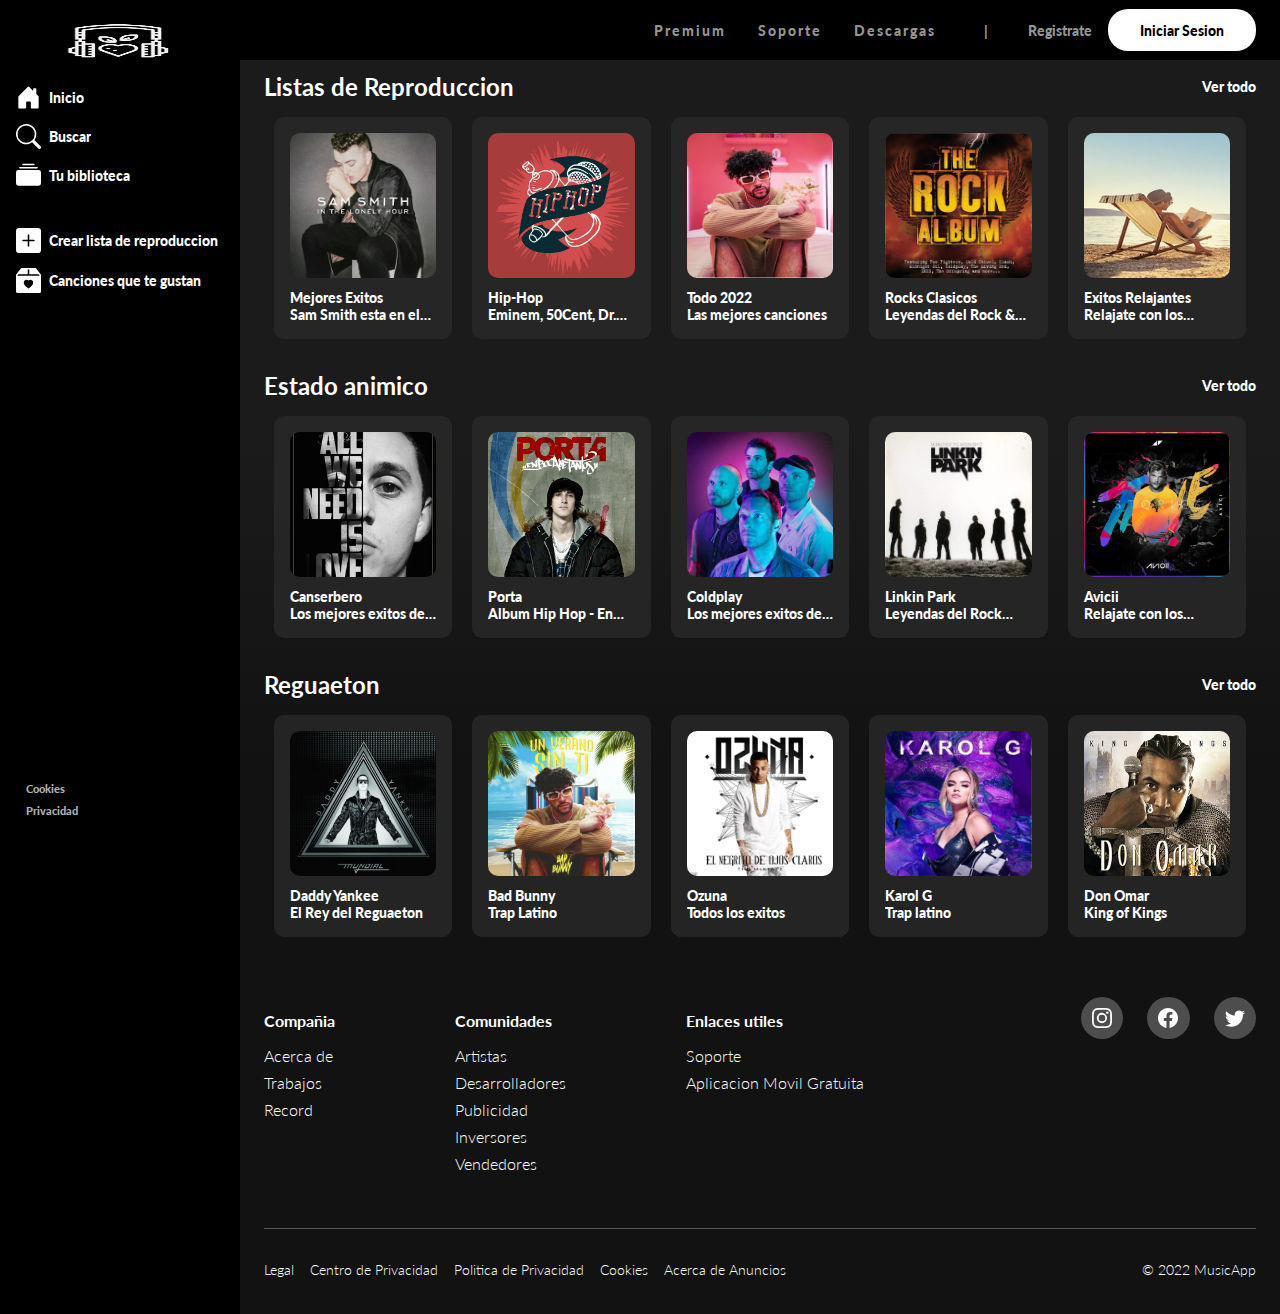
==== commit 2449b9a8: "UI para dispositivos mobiles" ====
--- a/reproductor.html
+++ b/reproductor.html
@@ -85,6 +85,9 @@
             <div class="resize"></div>
         </nav>
         <div id="dos">
+            <div id="logo-mobile">
+                <img src="./img/logo2.png" width="100px" height="40px" alt="">
+            </div>
             <div class="dos-partes" id="left-rigth">
                 <div class="flechas">
                     <img src="./img/img_rep/arrow-left.svg" alt="">  
@@ -106,6 +109,9 @@
                 <div class="dos-partes sesion">
                     <span>Registrate</span>
                     <span class="iniciar">Iniciar Sesion</span>
+                </div>
+                <div class="buscar-mobile">
+                    <img src="./img/img_rep/buscar.svg" alt="buscar-mobile">
                 </div>
                 <div class="desplegable">
                     <img src="./img/burger.svg" alt="desplegable">
@@ -148,7 +154,7 @@
             <div class="tres-part1">
                 <div class="list-reproducion">
                     <div class="se_01">
-                        <h2><span>Listas de Reproduccion</span></h2>
+                        <h2><span class="titulo-lista">Listas de Reproduccion</span></h2>
                         <span class="view">Ver todo</span>
                     </div>
                     <div class="se_02">
@@ -198,7 +204,7 @@
                 </div>
                 <div class="estado-animo">
                     <div class="se_01">
-                        <h2><span>Estado animico</span></h2>
+                        <h2><span class="titulo-lista">Estado animico</span></h2>
                         <span class="view">Ver todo</span>
                     </div>
                     <div class="se_02">
@@ -248,7 +254,7 @@
                 </div>
                 <div class="regueton">
                     <div class="se_01">
-                        <h2><span>Reguaeton</span></h2>
+                        <h2><span class="titulo-lista">Reguaeton</span></h2>
                         <span class="view">Ver todo</span>
                     </div>
                     <div class="se_02">
--- a/css/repro.css
+++ b/css/repro.css
@@ -151,10 +151,16 @@
     padding: 0.8rem 2rem;
     white-space: nowrap;
 }
+.buscar-mobile{
+    display: none;
+    margin-right: 10px;
+}
+#logo-mobile{
+    display: none;
+}
 /*----------------------------------------------------------------------------------------------------------*/
 #tres{
     grid-area: main-view;
-    /*background-color: #1b1b1b;*/
     background: linear-gradient(180deg, #1b1b1b 33%, #121212 58%);
     color: white;
     padding: 40px 1.5rem 20px;
@@ -162,8 +168,6 @@
     display: flex;
     flex-direction: column;
     justify-content: space-between;
-    height: 100vh;
-    overflow-y: scroll;
 }
 .tres-part1{
     width: 100%;
@@ -193,6 +197,7 @@
 }
 .se_01 .view{
     cursor: pointer;
+    font-family: 'Lato', sans-serif;
 }
 a{
     text-decoration: none;
@@ -572,6 +577,7 @@
     font-size: 1.5rem;
     color: gray;
     letter-spacing: 0.8rem;
+    font-family: 'Lato', sans-serif;
 }
 /*************************************************REPRODUCTOR************************************************************/
 #barra-reproduccion{
@@ -646,7 +652,7 @@
 #ran-volumen{
     display: none;
     height: 20px;
-    width: 100%;
+    width: 100px;
     height: 10px;
     border-radius: 5px;
     -webkit-appearance: none; 
@@ -663,7 +669,7 @@
     width: 15px;
     height: 15px;
     border-radius: 50%;
-    margin-top: -2px;
+    margin-top: -1px;
 }
 #ran-volumen::-moz-range-thumb {
     background-color: rgb(132, 11, 11);
@@ -679,29 +685,28 @@
 }
 /*-----------------------------------------------SCROLL-----------------------------------------------------------------*/
 
-#tres::-webkit-scrollbar {
+body::-webkit-scrollbar {
     -webkit-appearance: none;
 }
 
-#tres::-webkit-scrollbar:vertical {
-    width: 1px;
-}
-
-#tres::-webkit-scrollbar-button:increment,.contenedor::-webkit-scrollbar-button {
+body::-webkit-scrollbar:vertical {
+    width: 10px;
+}
+
+body::-webkit-scrollbar-button:increment,.contenedor::-webkit-scrollbar-button {
     display: none;
 } 
-
-#tres::-webkit-scrollbar:horizontal {
+body::-webkit-scrollbar:horizontal {
     height: 10px;
 }
 
-#tres::-webkit-scrollbar-thumb {
+body::-webkit-scrollbar-thumb {
     background-color: rgb(39, 37, 37);
     border-radius: 20px;
     border: 1px solid var(--color-two);
 }
 
-#tres::-webkit-scrollbar-track {
+body::-webkit-scrollbar-track {
     border-radius: 10px;  
 }
 /*--------------------------------------MEDIA QUERYS--------------------------------------------------------------------*/
@@ -758,14 +763,105 @@
     }
 }
 @media (max-width: 827px){
+    body{
+        overflow-x: hidden;
+    }
+    /***********************************************************/
+    #section-1{
+        display: flex;
+        flex-direction: column;
+        width: 100%;
+    }
+    #uno{
+        display: none;
+    }
+    #dos{
+        width: 100%;
+        box-sizing: border-box;
+    }
+    .buscar-mobile{
+        display: block;
+    }
+    #logo-mobile{
+        display: block;
+    }
+    #tres{
+        width: 100%;
+        overflow: hidden;
+        padding: 40px 5px 20px;
+    }
+    .se_02{
+        overflow-x: scroll;
+    }
+    /*********/
+    .se_02::-webkit-scrollbar {
+        -webkit-appearance: none;
+    }
+    
+    .se_02::-webkit-scrollbar:vertical {
+        width: 10px;
+    }
+    
+    .se_02::-webkit-scrollbar-button:increment,.contenedor::-webkit-scrollbar-button {
+        display: none;
+    } 
+    .se_02::-webkit-scrollbar:horizontal {
+        height: 8px;
+    }
+    
+    .se_02::-webkit-scrollbar-thumb {
+        background-color: rgb(39, 37, 37);
+        border-radius: 20px;
+        border: 1px solid var(--color-two);
+    }
+    
+    .se_02::-webkit-scrollbar-track {
+        border-radius: 10px;  
+    }
+    /*********/
+    .se_02 img{
+        width: 100%;
+        height: 120px;
+        border-radius: 0;
+    }
+    .titulo-lista{
+        font-size: 16px;
+    }
+    .caj-des{
+        font-size: 10px;
+        text-align: center;
+    }
+    .caja_art{
+        display: block;
+        width: 120px;
+        min-width: 120px;
+        padding: 10px 5px;
+        background: none;
+        margin: 0;
+    }
+    .peque-des{
+        display: none;
+    }
+
+    #barra-reproduccion{
+        flex-direction: column;
+    }
+    #central{
+        width: 100%;
+        padding: 5px;
+    }
+    #part-izq{
+        display: none;
+    }   
+    #time{
+        position: absolute;
+        top: 25px;
+        left: 60px;
+        font-size: 12px;
+    }
+    /*************************************************************************/
     .informacion{
         flex-direction: column;
-    }
-    .caja_art{
-        min-width: 180px;
-    }
-    body{
-        overflow-x: hidden;
     }
 }
 @media (max-width: 800px){
@@ -774,13 +870,65 @@
     }
 }
 @media (max-width: 670px){
+    .se_02::-webkit-scrollbar:horizontal {
+        height: 0px;
+    }
+    .encabeza{
+        grid-template-columns: 50px 1fr 50px;
+    }
+    .cancion{
+        grid-template-columns: 50px 1fr 50px;
+    }
+    .error-lista{
+        font-size: 18px;
+        letter-spacing: 0.6rem;
+    }
+    #barra-reproduccion{
+        padding: 10px;
+    }
+    #part-cen{
+        margin: 0;
+    }
+    #time{
+        position: absolute;
+        top: 25px;
+        left: 15px;
+        font-size: 12px;
+    }
+    #part-der{
+        padding-top: 10px;
+        width: 100%;
+        justify-content: space-between;
+        max-width: 200px;
+    }
+    #descar{
+        display: none;
+    }
+    #volum{
+        display: none;
+    }
+} 
+@media (max-width: 400px) {
+    .titu{
+        margin-top: 10px;
+        font-size: 20px;
+    }
+    .view{
+        display: none;
+    }
+    .count{
+        display: none;
+    }
     .tiempo{
         display: none;
     }
     .encabeza{
-        grid-template-columns: 50px 1fr;
+        grid-template-columns: 1fr;
+    }
+    .en-01{
+        display: none;
     }
     .cancion{
-        grid-template-columns: 50px 1fr;
-    }
-} 
+        grid-template-columns: 1fr;
+    }
+}